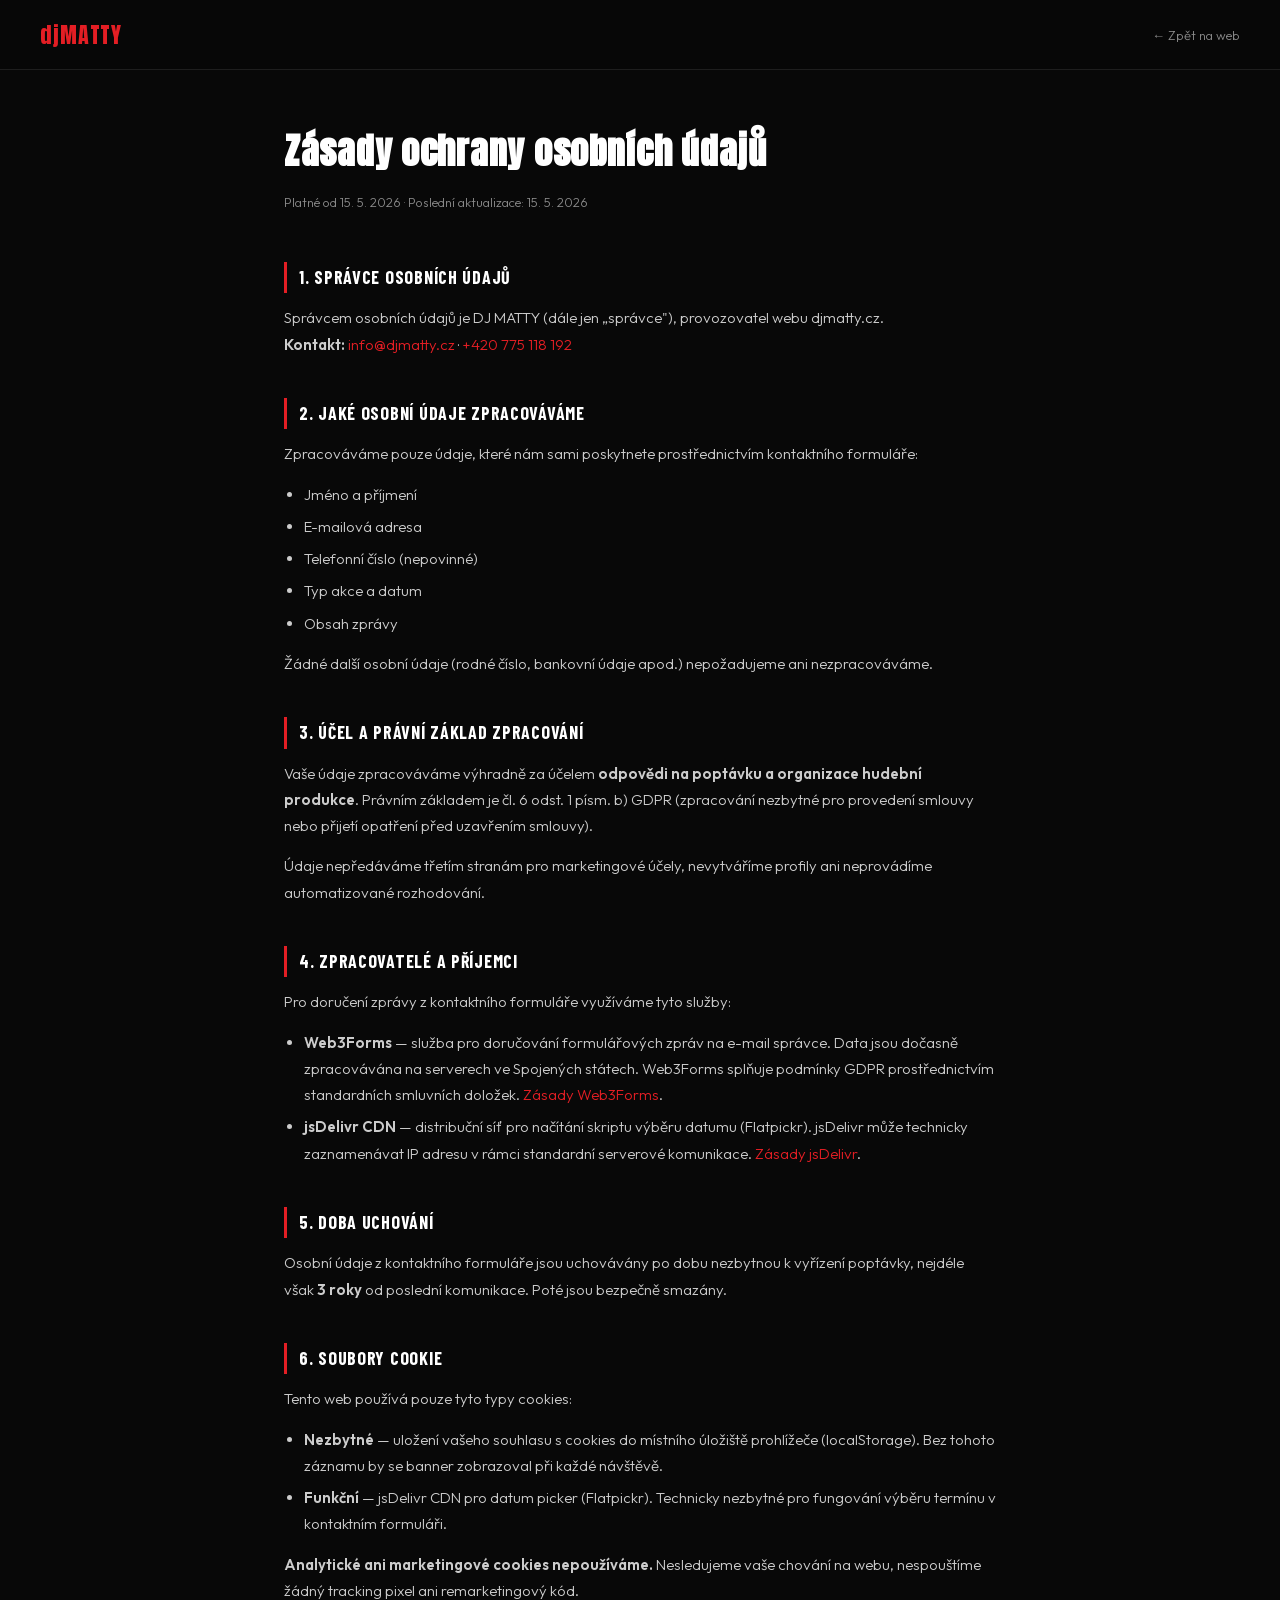
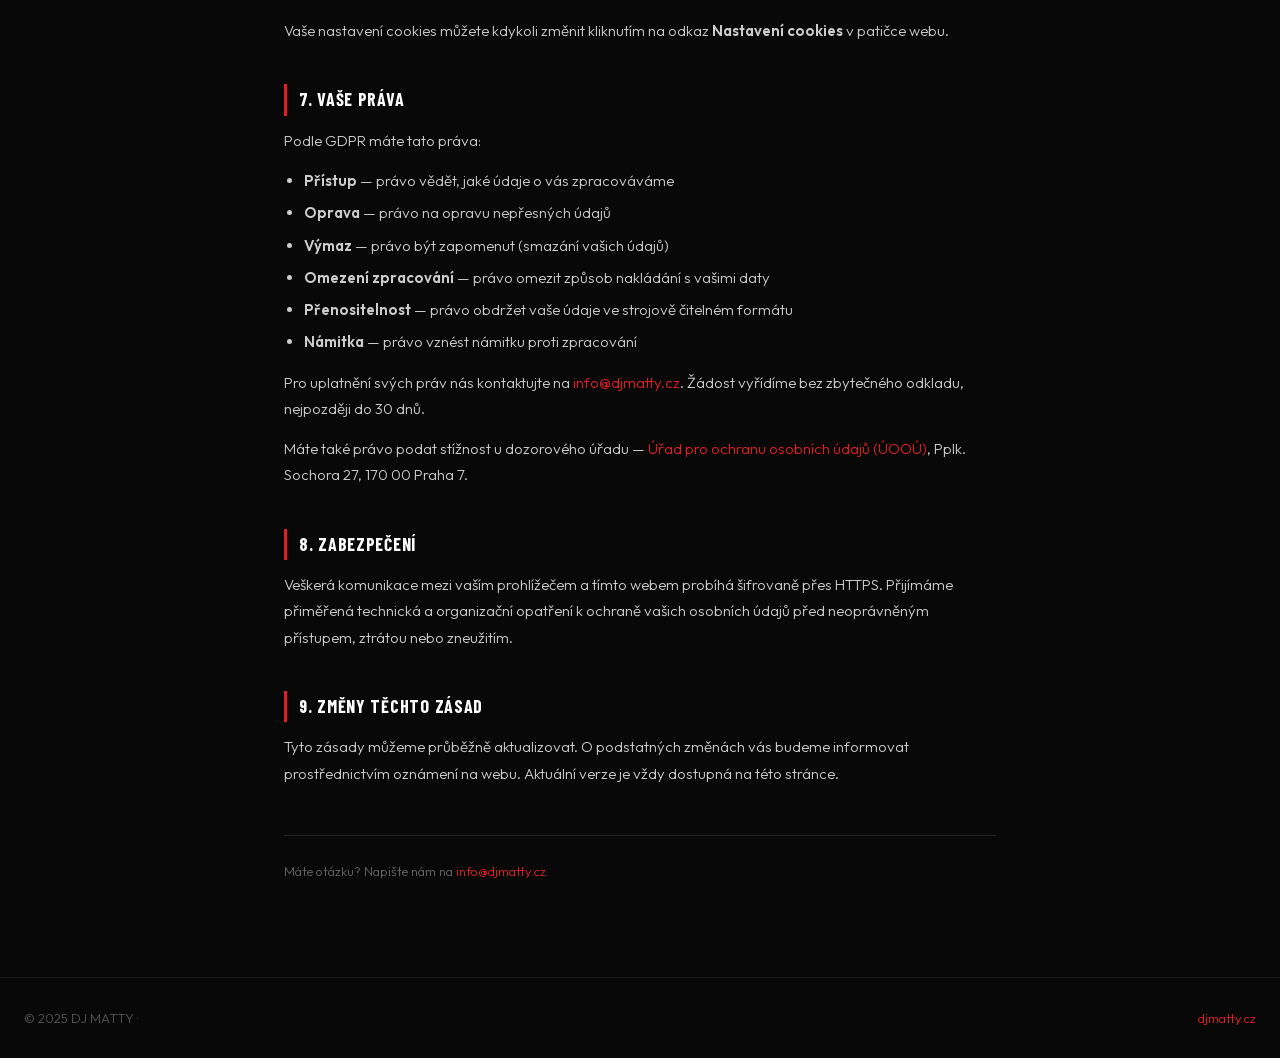
==== zasady.html @ 51650063 "Add GDPR cookie banner and privacy policy page - Cookie banner with Accept/Necessary-only buttons, l" ====
<!DOCTYPE html>
<html lang="cs">
<head>
  <meta charset="UTF-8" />
  <meta name="viewport" content="width=device-width, initial-scale=1.0" />
  <title>Zásady ochrany osobních údajů — DJ MATTY</title>
  <meta name="description" content="Informace o zpracování osobních údajů na webu djmatty.cz." />
  <meta name="robots" content="noindex, follow" />
  <link rel="canonical" href="https://www.djmatty.cz/zasady.html" />
  <link rel="icon" type="image/png" sizes="32x32" href="images/favicon-32.png" />
  <link rel="stylesheet" href="css/fonts.css" />
  <link rel="stylesheet" href="css/style.css?v=17" />
  <style>
    body { background: var(--bg); color: #ccc; }
    nav.zasady-nav {
      position: fixed; top: 0; left: 0; right: 0; z-index: 100;
      padding: 18px 40px;
      background: rgba(8,8,8,0.95);
      border-bottom: 1px solid #1e1e1e;
      display: flex; align-items: center; justify-content: space-between;
    }
    nav.zasady-nav .nav-logo {
      font-family: 'Anton', sans-serif;
      font-size: 22px;
      color: var(--red);
      text-decoration: none;
      letter-spacing: 0.04em;
    }
    nav.zasady-nav .nav-back {
      font-size: 13px;
      color: #888;
      text-decoration: none;
      display: flex; align-items: center; gap: 6px;
      transition: color 0.2s;
    }
    nav.zasady-nav .nav-back:hover { color: var(--red); }
    @media (max-width: 480px) { nav.zasady-nav { padding: 14px 16px; } }
  </style>
</head>
<body>

<nav class="zasady-nav">
  <a href="/" class="nav-logo">djMATTY</a>
  <a href="/" class="nav-back">← Zpět na web</a>
</nav>

<main class="zasady-page">

  <h1>Zásady ochrany osobních údajů</h1>
  <p class="zasady-intro">Platné od 15. 5. 2026 · Poslední aktualizace: 15. 5. 2026</p>

  <h2>1. Správce osobních údajů</h2>
  <p>
    Správcem osobních údajů je DJ MATTY (dále jen „správce"), provozovatel webu djmatty.cz.<br />
    <strong>Kontakt:</strong> <a href="mailto:info@djmatty.cz">info@djmatty.cz</a> · <a href="tel:+420775118192">+420 775 118 192</a>
  </p>

  <h2>2. Jaké osobní údaje zpracováváme</h2>
  <p>Zpracováváme pouze údaje, které nám sami poskytnete prostřednictvím kontaktního formuláře:</p>
  <ul>
    <li>Jméno a příjmení</li>
    <li>E-mailová adresa</li>
    <li>Telefonní číslo (nepovinné)</li>
    <li>Typ akce a datum</li>
    <li>Obsah zprávy</li>
  </ul>
  <p>Žádné další osobní údaje (rodné číslo, bankovní údaje apod.) nepožadujeme ani nezpracováváme.</p>

  <h2>3. Účel a právní základ zpracování</h2>
  <p>
    Vaše údaje zpracováváme výhradně za účelem <strong>odpovědi na poptávku a organizace hudební produkce</strong>.
    Právním základem je čl. 6 odst. 1 písm. b) GDPR (zpracování nezbytné pro provedení smlouvy nebo přijetí opatření před uzavřením smlouvy).
  </p>
  <p>Údaje nepředáváme třetím stranám pro marketingové účely, nevytváříme profily ani neprovádíme automatizované rozhodování.</p>

  <h2>4. Zpracovatelé a příjemci</h2>
  <p>Pro doručení zprávy z kontaktního formuláře využíváme tyto služby:</p>
  <ul>
    <li>
      <strong>Web3Forms</strong> — služba pro doručování formulářových zpráv na e-mail správce.
      Data jsou dočasně zpracovávána na serverech ve Spojených státech.
      Web3Forms splňuje podmínky GDPR prostřednictvím standardních smluvních doložek.
      <a href="https://web3forms.com/privacy" target="_blank" rel="noopener">Zásady Web3Forms</a>.
    </li>
    <li>
      <strong>jsDelivr CDN</strong> — distribuční síť pro načítání skriptu výběru datumu (Flatpickr).
      jsDelivr může technicky zaznamenávat IP adresu v rámci standardní serverové komunikace.
      <a href="https://www.jsdelivr.com/privacy-policy-jsdelivr-net" target="_blank" rel="noopener">Zásady jsDelivr</a>.
    </li>
  </ul>

  <h2>5. Doba uchování</h2>
  <p>
    Osobní údaje z kontaktního formuláře jsou uchovávány po dobu nezbytnou k vyřízení poptávky,
    nejdéle však <strong>3 roky</strong> od poslední komunikace. Poté jsou bezpečně smazány.
  </p>

  <h2>6. Soubory cookie</h2>
  <p>Tento web používá pouze tyto typy cookies:</p>
  <ul>
    <li><strong>Nezbytné</strong> — uložení vašeho souhlasu s cookies do místního úložiště prohlížeče (localStorage). Bez tohoto záznamu by se banner zobrazoval při každé návštěvě.</li>
    <li><strong>Funkční</strong> — jsDelivr CDN pro datum picker (Flatpickr). Technicky nezbytné pro fungování výběru termínu v kontaktním formuláři.</li>
  </ul>
  <p><strong>Analytické ani marketingové cookies nepoužíváme.</strong> Nesledujeme vaše chování na webu, nespouštíme žádný tracking pixel ani remarketingový kód.</p>
  <p>Vaše nastavení cookies můžete kdykoli změnit kliknutím na odkaz <strong>Nastavení cookies</strong> v patičce webu.</p>

  <h2>7. Vaše práva</h2>
  <p>Podle GDPR máte tato práva:</p>
  <ul>
    <li><strong>Přístup</strong> — právo vědět, jaké údaje o vás zpracováváme</li>
    <li><strong>Oprava</strong> — právo na opravu nepřesných údajů</li>
    <li><strong>Výmaz</strong> — právo být zapomenut (smazání vašich údajů)</li>
    <li><strong>Omezení zpracování</strong> — právo omezit způsob nakládání s vašimi daty</li>
    <li><strong>Přenositelnost</strong> — právo obdržet vaše údaje ve strojově čitelném formátu</li>
    <li><strong>Námitka</strong> — právo vznést námitku proti zpracování</li>
  </ul>
  <p>
    Pro uplatnění svých práv nás kontaktujte na <a href="mailto:info@djmatty.cz">info@djmatty.cz</a>.
    Žádost vyřídíme bez zbytečného odkladu, nejpozději do 30 dnů.
  </p>
  <p>
    Máte také právo podat stížnost u dozorového úřadu —
    <a href="https://www.uoou.cz" target="_blank" rel="noopener">Úřad pro ochranu osobních údajů (ÚOOÚ)</a>, Pplk. Sochora 27, 170 00 Praha 7.
  </p>

  <h2>8. Zabezpečení</h2>
  <p>
    Veškerá komunikace mezi vaším prohlížečem a tímto webem probíhá šifrovaně přes HTTPS.
    Přijímáme přiměřená technická a organizační opatření k ochraně vašich osobních údajů před neoprávněným přístupem, ztrátou nebo zneužitím.
  </p>

  <h2>9. Změny těchto zásad</h2>
  <p>
    Tyto zásady můžeme průběžně aktualizovat. O podstatných změnách vás budeme informovat
    prostřednictvím oznámení na webu. Aktuální verze je vždy dostupná na této stránce.
  </p>

  <p style="margin-top:48px;padding-top:24px;border-top:1px solid #222;font-size:13px;color:#666;">
    Máte otázku? Napište nám na <a href="mailto:info@djmatty.cz">info@djmatty.cz</a>.
  </p>

</main>

<footer style="text-align:center;padding:32px 24px;border-top:1px solid #1a1a1a;font-size:13px;color:#555;">
  © 2025 DJ MATTY · <a href="/" style="color:var(--red);text-decoration:none;">djmatty.cz</a>
</footer>

</body>
</html>
---- css/fonts.css ----
/* Anton */
@font-face {
  font-family: 'Anton';
  font-style: normal;
  font-weight: 400;
  font-display: swap;
  src: url('../fonts/anton-latin-ext.woff2') format('woff2');
  unicode-range: U+0100-02BA, U+02BD-02C5, U+02C7-02CC, U+02CE-02D7, U+02DD-02FF, U+0304, U+0308, U+0329, U+1D00-1DBF, U+1E00-1E9F, U+1EF2-1EFF, U+2020, U+20A0-20AB, U+20AD-20C0, U+2113, U+2C60-2C7F, U+A720-A7FF;
}
@font-face {
  font-family: 'Anton';
  font-style: normal;
  font-weight: 400;
  font-display: swap;
  src: url('../fonts/anton-latin.woff2') format('woff2');
  unicode-range: U+0000-00FF, U+0131, U+0152-0153, U+02BB-02BC, U+02C6, U+02DA, U+02DC, U+0304, U+0308, U+0329, U+2000-206F, U+20AC, U+2122, U+2191, U+2193, U+2212, U+2215, U+FEFF, U+FFFD;
}

/* Barlow Condensed 700 */
@font-face {
  font-family: 'Barlow Condensed';
  font-style: normal;
  font-weight: 700;
  font-display: swap;
  src: url('../fonts/barlow-condensed-700-latin-ext.woff2') format('woff2');
  unicode-range: U+0100-02BA, U+02BD-02C5, U+02C7-02CC, U+02CE-02D7, U+02DD-02FF, U+0304, U+0308, U+0329, U+1D00-1DBF, U+1E00-1E9F, U+1EF2-1EFF, U+2020, U+20A0-20AB, U+20AD-20C0, U+2113, U+2C60-2C7F, U+A720-A7FF;
}
@font-face {
  font-family: 'Barlow Condensed';
  font-style: normal;
  font-weight: 700;
  font-display: swap;
  src: url('../fonts/barlow-condensed-700-latin.woff2') format('woff2');
  unicode-range: U+0000-00FF, U+0131, U+0152-0153, U+02BB-02BC, U+02C6, U+02DA, U+02DC, U+0304, U+0308, U+0329, U+2000-206F, U+20AC, U+2122, U+2191, U+2193, U+2212, U+2215, U+FEFF, U+FFFD;
}

/* Barlow Condensed 800 */
@font-face {
  font-family: 'Barlow Condensed';
  font-style: normal;
  font-weight: 800;
  font-display: swap;
  src: url('../fonts/barlow-condensed-800-latin-ext.woff2') format('woff2');
  unicode-range: U+0100-02BA, U+02BD-02C5, U+02C7-02CC, U+02CE-02D7, U+02DD-02FF, U+0304, U+0308, U+0329, U+1D00-1DBF, U+1E00-1E9F, U+1EF2-1EFF, U+2020, U+20A0-20AB, U+20AD-20C0, U+2113, U+2C60-2C7F, U+A720-A7FF;
}
@font-face {
  font-family: 'Barlow Condensed';
  font-style: normal;
  font-weight: 800;
  font-display: swap;
  src: url('../fonts/barlow-condensed-800-latin.woff2') format('woff2');
  unicode-range: U+0000-00FF, U+0131, U+0152-0153, U+02BB-02BC, U+02C6, U+02DA, U+02DC, U+0304, U+0308, U+0329, U+2000-206F, U+20AC, U+2122, U+2191, U+2193, U+2212, U+2215, U+FEFF, U+FFFD;
}

/* Outfit 300–600 (variable font) */
@font-face {
  font-family: 'Outfit';
  font-style: normal;
  font-weight: 300 600;
  font-display: swap;
  src: url('../fonts/outfit-latin-ext.woff2') format('woff2');
  unicode-range: U+0100-02BA, U+02BD-02C5, U+02C7-02CC, U+02CE-02D7, U+02DD-02FF, U+0304, U+0308, U+0329, U+1D00-1DBF, U+1E00-1E9F, U+1EF2-1EFF, U+2020, U+20A0-20AB, U+20AD-20C0, U+2113, U+2C60-2C7F, U+A720-A7FF;
}
@font-face {
  font-family: 'Outfit';
  font-style: normal;
  font-weight: 300 600;
  font-display: swap;
  src: url('../fonts/outfit-latin.woff2') format('woff2');
  unicode-range: U+0000-00FF, U+0131, U+0152-0153, U+02BB-02BC, U+02C6, U+02DA, U+02DC, U+0304, U+0308, U+0329, U+2000-206F, U+20AC, U+2122, U+2191, U+2193, U+2212, U+2215, U+FEFF, U+FFFD;
}
---- css/style.css ----
*, *::before, *::after { box-sizing: border-box; margin: 0; padding: 0; }


/* Globální CSS proměnné — změnou zde se aktualizuje celý web */
:root {
  --red: #E31E24;          /* hlavní červená značky */
  --red-dark: #b01519;     /* tmavší červená pro hover stavy */
  --bg: #080808;           /* nejhlubší pozadí (hero, venues, footer) */
  --bg2: #111111;          /* střední pozadí (services, reviews, contact) */
  --bg3: #1a1a1a;          /* nejsvětlejší pozadí (karty, formulářová pole) */
  --white: #ffffff;
  --gray: #888888;         /* sekundární text, popisky */
  --gray-light: #cccccc;   /* nav odkazy */
  --border: rgba(255,255,255,0.08); /* jemné ohraničení prvků */
}

/* smooth-scroll pro kotvičkové odkazy; color-scheme:dark zabrání bílému flashování v Safari */
html { scroll-behavior: smooth; color-scheme: dark; }


body {
  background: var(--bg);
  color: var(--white);
  font-family: 'Outfit', sans-serif;
  font-weight: 300;
  overflow-x: hidden;
}

/* ─── LOADER ─── */
/* Pokrývá celou obrazovku přes všechno (z-index: 9999). JS přidá třídu .hide po 3s,
   která spustí animaci fadeOut. Po dalších 0.8s JS nastaví display:none. */
#loader {
  position: fixed;
  inset: 0;
  background: #000;
  z-index: 9999;
  display: flex;
  align-items: center;
  justify-content: center;
  flex-direction: column;
}

.loader-logo-wrap {
  width: min(80vw, 620px);
  overflow: hidden;
}

/* Logo animace: clip-path ořízne obraz zprava (100% = zcela skryté).
   Animace wipeLogo posune ořez na 0 % — logo se "odhalí" wipe efektem zleva doprava. */
.loader-logo {
  width: 100%;
  display: block;
  clip-path: inset(0 100% 0 0);
  animation: wipeLogo 1.8s cubic-bezier(0.4, 0, 0.2, 1) forwards 0.3s;
}

@keyframes wipeLogo {
  to { clip-path: inset(0 0% 0 0); }
}

/* Červená linka se roztáhne pod logem po dokončení wipe animace (delay 2.2s). */
.loader-line {
  width: 0;
  height: 2px;
  background: var(--red);
  margin-top: 16px;
  animation: expandLine 0.5s ease forwards 2.2s;
}

@keyframes expandLine {
  to { width: min(80vw, 620px); }
}

/* Třída .hide je přidána JS — spustí odchod loaderu (fade + mírné přiblížení). */
#loader.hide {
  animation: loaderOut 0.8s ease forwards;
}

@keyframes loaderOut {
  0% { opacity: 1; transform: scale(1); }
  100% { opacity: 0; transform: scale(1.05); pointer-events: none; }
}

/* ─── NAV ─── */
/* Transparentní na začátku; JS přidá třídu .scrolled po odrolování 60px od vrcholu. */
nav {
  position: fixed;
  top: 0; left: 0; right: 0;
  z-index: 100;
  padding: 24px 60px;
  display: flex;
  align-items: center;
  justify-content: space-between;
  transition: all 0.4s ease;
}

/* Po odrolování: tmavé poloprůhledné pozadí + blur (glassmorphism efekt). */
nav.scrolled {
  background: rgba(8,8,8,0.95);
  backdrop-filter: blur(12px);
  padding: 16px 60px;
  border-bottom: 1px solid var(--border);
}

.nav-logo {
  display: flex;
  align-items: center;
  text-decoration: none;
  flex-shrink: 0;
}

.nav-logo img {
  height: 36px;
  width: auto;
  display: block;
  transition: opacity 0.3s;
}

.nav-logo:hover img { opacity: 0.8; }

.nav-links {
  display: flex;
  gap: 40px;
  list-style: none;
}

.nav-links a {
  color: var(--gray-light);
  text-decoration: none;
  font-size: 13px;
  font-weight: 500;
  letter-spacing: 2px;
  text-transform: uppercase;
  transition: color 0.3s;
  position: relative;
}

/* Červená podtržení nav odkazů — skrytá (scaleX 0), zobrazí se na hover. */
.nav-links a::after {
  content: '';
  position: absolute;
  bottom: -4px;
  left: 0; right: 0;
  height: 1px;
  background: var(--red);
  transform: scaleX(0);
  transition: transform 0.3s ease;
}

.nav-links a:hover { color: var(--white); }
.nav-links a:hover::after { transform: scaleX(1); }

.nav-cta {
  background: var(--red);
  color: var(--white) !important;
  padding: 10px 24px;
  border-radius: 2px;
  letter-spacing: 1.5px !important;
}

.nav-cta::after { display: none !important; }
.nav-cta:hover { background: var(--red-dark); }

.hamburger {
  display: none;
  flex-direction: column;
  gap: 5px;
  cursor: pointer;
  padding: 4px;
}

.hamburger span {
  width: 24px; height: 2px;
  background: var(--white);
  transition: all 0.3s;
}

.mobile-menu {
  display: none;
  position: fixed;
  inset: 0;
  background: rgba(8,8,8,0.98);
  z-index: 101;
  flex-direction: column;
  align-items: center;
  justify-content: center;
  gap: 40px;
}

.mobile-menu.open { display: flex; }

.mobile-menu a {
  font-family: 'Barlow Condensed', sans-serif;
  font-weight: 800;
  font-size: 48px;
  color: var(--white);
  text-decoration: none;
  letter-spacing: 2px;
  transition: color 0.3s;
}

.mobile-menu a:hover { color: var(--red); }

.mobile-close {
  position: absolute;
  top: 28px; right: 28px;
  font-size: 32px;
  cursor: pointer;
  color: var(--gray);
  transition: color 0.3s;
}

.mobile-close:hover { color: var(--white); }

@media (max-width: 768px) {
  nav { padding: 20px 24px; }
  nav.scrolled { padding: 14px 24px; }
  .nav-links { display: none; }
  .hamburger { display: flex; }
}

/* ─── HERO ─── */
#hero {
  height: 100vh;
  min-height: 600px;
  position: relative;
  display: flex;
  align-items: center;
  justify-content: center;
  text-align: center;
  overflow: hidden;
}

/* Pozadí je oddělený element kvůli parallax efektu: JS mění translateY při scrollu.
   scale(1.05) zajistí, že při posunutí nevzniknou bílé okraje.
   Pro změnu hero fotky: upravte background-image. */
.hero-bg {
  position: absolute;
  inset: 0;
  background-image: url('../images/Matty_01-2-2.jpg');
  background-size: cover;
  background-position: center top;
  transform: scale(1.05);
  transition: transform 0.1s linear;
}

/* Gradient překryv ztmaví spodek hero sekce a plynule ho napojí na --bg barvu (#080808). */
.hero-overlay {
  position: absolute;
  inset: 0;
  background: linear-gradient(
    to bottom,
    rgba(0,0,0,0.3) 0%,
    rgba(0,0,0,0.5) 50%,
    rgba(8,8,8,1) 100%
  );
}

.hero-content {
  position: relative;
  z-index: 2;
  max-width: 900px;
  padding: 0 24px;
}

/* Hero elementy jsou na začátku neviditelné (opacity: 0) a posunuté dolů (translateY).
   Animace fadeUp je zpožděna (delay 4s, 4.2s, 4.5s...) — nastoupí až po zmizení loaderu (~3.8s). */
.hero-eyebrow {
  font-size: 15px;
  font-weight: 500;
  letter-spacing: 5px;
  text-transform: uppercase;
  color: var(--red);
  margin-bottom: 20px;
  opacity: 0;
  transform: translateY(20px);
  animation: fadeUp 0.8s ease forwards 4s;
}

.hero-title {
  font-family: 'Anton', sans-serif;
  font-weight: 400;
  font-style: normal;
  font-size: clamp(52px, 9vw, 120px);
  line-height: 1.05;
  letter-spacing: 3px;
  color: var(--white);
  margin-top: 60px;
  opacity: 0;
  transform: translateY(30px);
  animation: fadeUp 0.8s ease forwards 4.2s;
}

.hero-title span {
  color: var(--red);
}

.hero-sub {
  margin-top: 24px;
  font-size: 16px;
  font-weight: 300;
  letter-spacing: 3px;
  color: rgba(255,255,255,0.7);
  opacity: 0;
  transform: translateY(20px);
  animation: fadeUp 0.8s ease forwards 4.5s;
}
.hero-sub-br { display: none; }

.hero-btn {
  display: inline-block;
  margin-top: 48px;
  padding: 16px 48px;
  background: var(--red);
  color: var(--white);
  text-decoration: none;
  font-size: 13px;
  font-weight: 600;
  letter-spacing: 3px;
  text-transform: uppercase;
  transition: all 0.3s;
  opacity: 0;
  transform: translateY(20px);
  animation: fadeUp 0.8s ease forwards 4.8s;
  position: relative;
  overflow: hidden;
}

.hero-btn::before {
  content: '';
  position: absolute;
  inset: 0;
  background: var(--white);
  transform: scaleX(0);
  transform-origin: left;
  transition: transform 0.4s ease;
}

.hero-btn:hover::before { transform: scaleX(1); }
.hero-btn:hover { color: var(--bg); }
.hero-btn span { position: relative; z-index: 1; }

.scroll-indicator {
  position: absolute;
  bottom: 40px;
  left: 50%;
  transform: translateX(-50%);
  display: flex;
  flex-direction: column;
  align-items: center;
  gap: 8px;
  opacity: 0;
  animation: fadeUp 0.8s ease forwards 5.2s;
}

.scroll-indicator span {
  font-size: 10px;
  letter-spacing: 3px;
  color: var(--gray);
}

.scroll-arrow {
  width: 1px;
  height: 50px;
  background: linear-gradient(to bottom, transparent, var(--red));
  position: relative;
  animation: scrollPulse 2s ease infinite;
}

@keyframes scrollPulse {
  0%, 100% { opacity: 0.4; transform: scaleY(0.8); }
  50% { opacity: 1; transform: scaleY(1); }
}

/* ─── SHARED ─── */
/* Základní padding pro všechny sekce; na mobilu se zmenší. */
section { padding: 120px 60px; }

@media (max-width: 768px) {
  section { padding: 80px 24px; }
}

@media (max-width: 480px) {
  .hero-eyebrow { font-size: 11px; letter-spacing: 2px; }
  .hero-title { margin-top: 120px; }
  .hero-sub { font-size: 12px; letter-spacing: 1px; }
  .hero-btn { padding: 14px 28px; font-size: 12px; }
  .scroll-indicator { display: none; }
  .hero-sub-sep { display: none; }
  .hero-sub-br { display: inline; }
}

.section-label {
  font-size: 11px;
  font-weight: 500;
  letter-spacing: 5px;
  text-transform: uppercase;
  color: var(--red);
  margin-bottom: 16px;
}

.section-title {
  font-family: 'Barlow Condensed', sans-serif;
  font-weight: 800;
  font-size: 72px;
  letter-spacing: 1px;
  line-height: 1;
  color: var(--white);
}

/* Scroll reveal: elementy s třídou .reveal jsou nejprve neviditelné a posunuté.
   JS (IntersectionObserver) přidá třídu .visible při vstupu do viewportu.
   transition-delay v inline stylu na elementu řídí pořadí nástupu (kaskáda). */
.reveal {
  opacity: 0;
  transform: translateY(40px);
  transition: opacity 0.7s ease, transform 0.7s ease;
}

.reveal.visible {
  opacity: 1;
  transform: translateY(0);
}

@keyframes fadeUp {
  to { opacity: 1; transform: translateY(0); }
}

/* ─── ABOUT ─── */
#about {
  background: var(--bg);
  max-width: 1400px;
  margin: 0 auto;
}

.about-grid {
  display: grid;
  grid-template-columns: 1fr 1fr;
  gap: 80px;
  align-items: center;
  margin-top: 20px;
}

.about-photo-wrap {
  position: relative;
}

.about-photo-wrap::before {
  content: '';
  position: absolute;
  top: -20px; left: -20px;
  right: 20px; bottom: 20px;
  border: 1px solid var(--red);
  opacity: 0.3;
  z-index: 0;
}

.about-photo {
  width: 100%;
  aspect-ratio: 3/4;
  object-fit: cover;
  object-position: top;
  position: relative;
  z-index: 1;
  filter: grayscale(20%);
}

.about-text-side { padding-left: 20px; }

.about-text-side p {
  font-size: 17px;
  line-height: 1.8;
  color: rgba(255,255,255,0.7);
  margin-top: 24px;
}

.red-line {
  width: 60px;
  height: 3px;
  background: var(--red);
  margin: 28px 0;
}

.stats {
  display: flex;
  gap: 48px;
  margin-top: 40px;
}

.stat-number {
  font-family: 'Barlow Condensed', sans-serif;
  font-size: 64px;
  color: var(--red);
  line-height: 1;
  font-variant-numeric: tabular-nums;
  min-width: 6ch;
}


.stat-label {
  font-size: 12px;
  letter-spacing: 3px;
  text-transform: uppercase;
  color: var(--gray);
  margin-top: 4px;
}

@media (max-width: 900px) {
  .about-grid { grid-template-columns: 1fr; gap: 48px; }
  .about-text-side { padding-left: 0; }
  .about-photo { aspect-ratio: 4/3; }
  .about-photo-wrap::before { display: none; }
  .stats { gap: 24px; }
  .stat-number { font-size: 48px; }
  .section-title { font-size: 56px; }
}

@media (max-width: 480px) {
  .stats { gap: 16px; flex-wrap: wrap; }
  .stat-number { font-size: 40px; }
  .stat-item { min-width: 80px; }
  .section-title { font-size: 38px; }
}

/* ─── SERVICES ─── */
#services {
  background: var(--bg);
}

.services-inner {
  max-width: 1400px;
  margin: 0 auto;
}

.services-grid {
  display: grid;
  grid-template-columns: repeat(2, 1fr);
  gap: 24px;
  margin-top: 60px;
}

.service-card {
  background: var(--bg3);
  border: 1px solid var(--border);
  border-top: 3px solid var(--red);
  padding: 48px 40px;
  transition: transform 0.3s ease, box-shadow 0.3s ease;
}

.service-card:hover {
  transform: translateY(-6px);
  box-shadow: 0 20px 60px rgba(227,30,36,0.12);
}

.service-icon {
  font-size: 36px;
  margin-bottom: 20px;
  display: block;
}

.service-name {
  font-family: 'Outfit', sans-serif;
  font-weight: 700;
  font-size: 22px;
  letter-spacing: 0;
  color: var(--white);
  margin-bottom: 16px;
}

.service-desc {
  font-size: 17px;
  line-height: 1.75;
  color: rgba(255,255,255,0.72);
}

@media (max-width: 768px) {
  .services-grid { grid-template-columns: 1fr; }
  .service-card { padding: 32px 24px; }
  .service-desc { font-size: 16px; }
}

/* ─── REVIEWS ─── */
/* overflow:hidden skryje karty mimo zobrazovací okno karuselu. */
#reviews {
  background: var(--bg);
  overflow: hidden;
}

.reviews-inner {
  max-width: 1400px;
  margin: 0 auto;
}

.reviews-track-wrap {
  margin-top: 60px;
  overflow: hidden;
  position: relative;
}

/* Gradientní masky na krajích zakryjí okraje karet pro plynulý přechod. */
.reviews-track-wrap::before,
.reviews-track-wrap::after {
  content: '';
  position: absolute;
  top: 0; bottom: 0;
  width: clamp(40px, 8vw, 120px);
  z-index: 2;
}

.reviews-track-wrap::before {
  left: 0;
  background: linear-gradient(to right, var(--bg), transparent);
}

.reviews-track-wrap::after {
  right: 0;
  background: linear-gradient(to left, var(--bg), transparent);
}

/* Karusel: track obsahuje 6 karet + 6 jejich kopií (celkem 12).
   Animace posune track o -50% (= šířka první sady karet), pak skočí zpět na 0.
   Přechod je bezešvý, protože 2. sada je identická s 1. sadou.
   Rychlost: 52s = jeden cyklus. Zvyšte pro pomalejší rolování.
   Hover pozastaví animaci (animation-play-state: paused). */
.reviews-track {
  display: flex;
  gap: 24px;
  width: max-content;
  animation: scrollReviews 52s linear infinite;
}

.reviews-track:hover { animation-play-state: paused; }

@keyframes scrollReviews {
  0% { transform: translateX(0); }
  100% { transform: translateX(-50%); }
}

.review-card {
  width: 400px;
  flex-shrink: 0;
  background: var(--bg3);
  border: 1px solid var(--border);
  padding: 36px;
  display: flex;
  flex-direction: column;
}

.review-stars {
  display: flex;
  gap: 4px;
  margin-bottom: 20px;
}

.review-stars span {
  color: var(--red);
  font-size: 17px;
}

.review-quote {
  font-size: 48px;
  font-family: 'Barlow Condensed', sans-serif;
  color: var(--red);
  line-height: 0.8;
  margin-bottom: 12px;
  opacity: 0.6;
}

.review-text {
  font-size: 17px;
  line-height: 1.75;
  color: rgba(255,255,255,0.75);
  font-style: italic;
  flex: 1;
}

.review-author {
  margin-top: 28px;
  padding-top: 20px;
  border-top: 1px solid var(--border);
}

.review-name {
  font-weight: 600;
  font-size: 15px;
  color: var(--white);
}

.review-event {
  font-size: 13px;
  color: var(--red);
  letter-spacing: 2px;
  text-transform: uppercase;
  margin-top: 5px;
}

/* ─── GALLERY ─── */
/* Mřížka 3 sloupce na desktopu, 2 sloupce na mobilu.
   Kliknutí na .g-item zavolá openLightbox() v main.js. */
#gallery {
  background: var(--bg);
}

.gallery-inner {
  max-width: 1400px;
  margin: 0 auto;
}

.gallery-grid {
  display: grid;
  grid-template-columns: repeat(3, 1fr);
  gap: 4px;
  margin-top: 60px;
}

.g-item {
  overflow: hidden;
  cursor: pointer;
  position: relative;
  aspect-ratio: 3/2;
}

/* Výchozí stav: mírně odšedlé a ztlumené. Na hover: plná barva + výrazné ztmavení (0.45)
   pro kontrast s červeným overlay a ikonou lupy. */
.g-item img {
  width: 100%;
  height: 100%;
  object-fit: cover;
  filter: grayscale(25%) brightness(0.92);
  transition: transform 0.6s ease, filter 0.5s ease;
}

.g-item:hover img {
  transform: scale(1.06);
  filter: grayscale(0%) brightness(0.45);
}

.g-overlay {
  position: absolute;
  inset: 0;
  background: rgba(227,30,36,0.15);
  opacity: 0;
  transition: opacity 0.4s ease;
  display: flex;
  align-items: center;
  justify-content: center;
}

.g-overlay svg {
  width: 40px;
  height: 40px;
  stroke: var(--white);
  stroke-width: 1.5;
  fill: none;
}

.g-item:hover .g-overlay { opacity: 1; }

@media (max-width: 768px) {
  .gallery-grid { grid-template-columns: repeat(2, 1fr); }
  .review-card { width: 280px; padding: 24px; }
  .review-text { font-size: 15px; }
}

/* ─── LIGHTBOX ─── */
/* Výchozí display:none; JS (openLightbox) přidá třídu .open → display:flex.
   Klik mimo obrázek nebo klávesa Escape lightbox zavřou. */
#lightbox {
  display: none;
  position: fixed;
  inset: 0;
  background: rgba(0,0,0,0.96);
  z-index: 1000;
  align-items: center;
  justify-content: center;
}

#lightbox.open { display: flex; }

#lightbox img {
  max-width: 90vw;
  max-height: 90vh;
  object-fit: contain;
}

#lightbox-close {
  position: absolute;
  top: 24px; right: 32px;
  font-size: 40px;
  color: var(--white);
  cursor: pointer;
  line-height: 1;
  opacity: 0.7;
  transition: opacity 0.3s;
}

#lightbox-close:hover { opacity: 1; }

/* ─── VENUES ─── */
/* 3 sloupce na desktopu → 2 na tabletu → 1 na mobilu.
   Dlaždice jsou buď <a> (odkaz na klub) nebo <div> (bez odkazu).
   Logo v bílém rámečku: .venue-logo-wrap; logo v tmavém rámečku: .venue-logo-wrap--dark */
#venues {
  background: var(--bg);
}

.venues-inner {
  max-width: 1400px;
  margin: 0 auto;
}

.venues-grid {
  display: grid;
  grid-template-columns: repeat(3, 1fr);
  gap: 2px;
  margin-top: 60px;
}

.venue-item {
  background: var(--bg3);
  padding: 36px 32px;
  border: 1px solid var(--border);
  transition: background 0.3s;
  display: flex;
  align-items: flex-start;
  gap: 20px;
}

.venue-item:hover { background: #222; }

.venue-dot {
  width: 8px;
  height: 8px;
  background: var(--red);
  border-radius: 50%;
  flex-shrink: 0;
  margin-top: 6px;
}

.venue-logo-wrap {
  flex-shrink: 0;
  width: 64px;
  height: 64px;
  background: #fff;
  border-radius: 10px;
  display: flex;
  align-items: center;
  justify-content: center;
  overflow: hidden;
  padding: 6px;
}

.venue-logo {
  width: 100%;
  height: 100%;
  object-fit: contain;
}

.venue-logo-wrap--dark {
  background: #1a1a1a;
  border: 1px solid rgba(255,255,255,0.12);
}

.venue-name {
  font-family: 'Outfit', sans-serif;
  font-weight: 700;
  font-size: 20px;
  letter-spacing: 0;
  color: var(--white);
}

.venue-role {
  font-size: 13px;
  letter-spacing: 1.5px;
  text-transform: uppercase;
  color: var(--red);
  margin-top: 6px;
}

@media (max-width: 900px) {
  .venues-grid { grid-template-columns: repeat(2, 1fr); }
}

@media (max-width: 600px) {
  .venues-grid { grid-template-columns: 1fr; }
}

/* ─── CONTACT ─── */
/* 2 sloupce: vlevo kontaktní info, vpravo formulář (poměr 1 : 1.2).
   Na mobilu se překládají pod sebe. Formulář odesílá přes Web3Forms API (viz main.js). */
#contact {
  background: var(--bg);
}

.contact-inner {
  max-width: 1400px;
  margin: 0 auto;
  display: grid;
  grid-template-columns: 1fr 1.2fr;
  gap: 80px;
  align-items: start;
}

.contact-info-side { padding-top: 8px; }

.contact-tagline {
  font-size: 17px;
  line-height: 1.8;
  color: rgba(255,255,255,0.6);
  margin-top: 24px;
}

.contact-details {
  margin-top: 48px;
  display: flex;
  flex-direction: column;
  gap: 20px;
}

.contact-item {
  display: flex;
  align-items: center;
  gap: 16px;
}

.contact-icon {
  width: 44px;
  height: 44px;
  background: rgba(227,30,36,0.1);
  border: 1px solid rgba(227,30,36,0.3);
  display: flex;
  align-items: center;
  justify-content: center;
  font-size: 18px;
  flex-shrink: 0;
}

.contact-item a {
  color: var(--white);
  text-decoration: none;
  font-size: 16px;
  transition: color 0.3s;
}

.contact-item a:hover { color: var(--red); }

.social-links {
  margin-top: 40px;
  display: flex;
  gap: 12px;
}

.social-btn {
  width: 44px;
  height: 44px;
  border: 1px solid var(--border);
  display: flex;
  align-items: center;
  justify-content: center;
  text-decoration: none;
  color: var(--gray);
  transition: all 0.3s;
  font-size: 16px;
}

.social-btn:hover {
  border-color: var(--red);
  color: var(--red);
  background: rgba(227,30,36,0.08);
}

.form-row {
  display: grid;
  grid-template-columns: 1fr 1fr;
  gap: 16px;
}

.form-group {
  margin-bottom: 16px;
}

.form-group label {
  display: block;
  font-size: 11px;
  letter-spacing: 3px;
  text-transform: uppercase;
  color: var(--gray);
  margin-bottom: 8px;
}

/* appearance:none odstraní výchozí OS styling (zejména u <select>).
   Focus: border-color přejde na --red (červený rámeček aktivního pole). */
.form-group input,
.form-group select,
.form-group textarea {
  width: 100%;
  background: var(--bg3);
  border: 1px solid var(--border);
  color: var(--white);
  padding: 14px 18px;
  font-family: 'Outfit', sans-serif;
  font-size: 15px;
  font-weight: 300;
  outline: none;
  transition: border-color 0.3s;
  appearance: none;
}

.form-group input:focus,
.form-group select:focus,
.form-group textarea:focus {
  border-color: var(--red);
}

.form-group select {
  background-image: url("data:image/svg+xml,%3Csvg xmlns='http://www.w3.org/2000/svg' width='12' height='8' viewBox='0 0 12 8'%3E%3Cpath d='M1 1l5 5 5-5' stroke='%23888' stroke-width='1.5' fill='none'/%3E%3C/svg%3E");
  background-repeat: no-repeat;
  background-position: right 18px center;
  padding-right: 44px;
  cursor: pointer;
}

.form-group select option {
  background: var(--bg3);
}

/* ── Flatpickr — přizpůsobení tmavému tématu ── */

.form-group input.flatpickr-input { cursor: pointer; }

.flatpickr-calendar {
  background: #111 !important;
  border: 1px solid rgba(255,255,255,0.12) !important;
  border-radius: 0 !important;
  box-shadow: 0 24px 64px rgba(0,0,0,0.7) !important;
  font-family: 'Outfit', sans-serif !important;
  width: 320px !important;
}

/* Trojúhelníkové šipky napojující calendar na input */
.flatpickr-calendar.arrowTop::before  { border-bottom-color: rgba(255,255,255,0.12) !important; }
.flatpickr-calendar.arrowTop::after   { border-bottom-color: #111 !important; }
.flatpickr-calendar.arrowBottom::before { border-top-color: rgba(255,255,255,0.12) !important; }
.flatpickr-calendar.arrowBottom::after  { border-top-color: #111 !important; }

.flatpickr-months,
.flatpickr-month { background: #111 !important; color: #fff !important; fill: #fff !important; }

.flatpickr-current-month {
  font-size: 15px !important;
  font-weight: 600 !important;
  color: #fff !important;
  padding-top: 6px !important;
}

.flatpickr-current-month .cur-month { color: #fff !important; font-weight: 600 !important; }
.flatpickr-current-month input.cur-year { color: #fff !important; }
.numInputWrapper span { border-color: rgba(255,255,255,0.15) !important; }
.numInputWrapper span svg { fill: rgba(255,255,255,0.5) !important; }
.numInputWrapper:hover { background: transparent !important; }

.flatpickr-prev-month,
.flatpickr-next-month { fill: #888 !important; color: #888 !important; }
.flatpickr-prev-month:hover svg,
.flatpickr-next-month:hover svg { fill: #fff !important; }

.flatpickr-weekdays,
span.flatpickr-weekday {
  background: #111 !important;
  color: #666 !important;
  font-size: 11px !important;
  letter-spacing: 1px !important;
}

.flatpickr-days { border-color: rgba(255,255,255,0.06) !important; }

.flatpickr-day {
  background: none !important;
  border: none !important;
  border-radius: 0 !important;
  color: rgba(255,255,255,0.75) !important;
  font-size: 14px !important;
}

.flatpickr-day:hover,
.flatpickr-day:focus {
  background: rgba(227,30,36,0.18) !important;
  color: #fff !important;
  border: none !important;
}

/* Dnešek: červená podtržená linka, bez kruhu */
.flatpickr-day.today {
  background: none !important;
  border: none !important;
  border-bottom: 2px solid var(--red) !important;
  color: #fff !important;
}
.flatpickr-day.today:hover {
  background: rgba(227,30,36,0.18) !important;
  border-bottom: 2px solid var(--red) !important;
}

/* Vybraný den */
.flatpickr-day.selected,
.flatpickr-day.selected:hover,
.flatpickr-day.startRange,
.flatpickr-day.endRange {
  background: var(--red) !important;
  border-color: var(--red) !important;
  color: #fff !important;
}

/* Minulé dny a dny jiného měsíce */
.flatpickr-day.flatpickr-disabled,
.flatpickr-day.flatpickr-disabled:hover {
  color: rgba(255,255,255,0.2) !important;
  cursor: not-allowed !important;
}

.flatpickr-day.prevMonthDay,
.flatpickr-day.nextMonthDay {
  color: rgba(255,255,255,0.2) !important;
}

.form-group textarea {
  resize: vertical;
  min-height: 120px;
}

.form-submit {
  width: 100%;
  padding: 18px;
  background: var(--red);
  color: var(--white);
  border: none;
  font-family: 'Outfit', sans-serif;
  font-size: 13px;
  font-weight: 600;
  letter-spacing: 3px;
  text-transform: uppercase;
  cursor: pointer;
  transition: background 0.3s;
  margin-top: 8px;
}

.form-submit:hover { background: var(--red-dark); }

@media (max-width: 900px) {
  .contact-inner { grid-template-columns: 1fr; gap: 48px; }
  .form-row { grid-template-columns: 1fr; }
}

/* ─── FOOTER ─── */
footer {
  background: var(--bg);
  border-top: 1px solid var(--border);
  padding: 40px 60px;
  display: flex;
  align-items: center;
  justify-content: space-between;
  flex-wrap: wrap;
  gap: 20px;
}

.footer-logo img {
  height: 28px;
  width: auto;
  display: block;
  opacity: 0.85;
}

.footer-links {
  display: flex;
  gap: 32px;
  list-style: none;
}

.footer-links a {
  color: var(--gray);
  text-decoration: none;
  font-size: 12px;
  letter-spacing: 2px;
  text-transform: uppercase;
  transition: color 0.3s;
}

.footer-links a:hover { color: var(--white); }

.footer-copy {
  font-size: 12px;
  color: var(--gray);
  letter-spacing: 1px;
}

@media (max-width: 768px) {
  footer {
    flex-direction: column;
    align-items: center;
    text-align: center;
    padding: 32px 24px;
  }
  .footer-links { flex-wrap: wrap; justify-content: center; gap: 20px; }
}


/* Zprávy formuláře: výchozí display:none; JS nastaví display:block po odeslání.
   --success: zelená (úspěch), --error: červená (chyba sítě nebo API). */
.form-feedback {
  display: none;
  margin-bottom: 16px;
  font-size: 15px;
  padding: 12px 16px;
  border-radius: 4px;
}
.form-feedback--success { color: #4ade80; background: rgba(74,222,128,0.08); }
.form-feedback--error   { color: #f87171; background: rgba(248,113,113,0.08); }

.field-error {
  display: block;
  font-size: 12px;
  color: #f87171;
  margin-top: 4px;
}

/* ── Cookie banner ── */
.cookie-banner {
  position: fixed;
  bottom: 0;
  left: 0;
  right: 0;
  z-index: 9000;
  background: #111;
  border-top: 1px solid #2a2a2a;
  box-shadow: 0 -4px 32px rgba(0,0,0,0.6);
  animation: cookieSlideUp 0.4s ease;
}
[hidden] { display: none !important; }
@keyframes cookieSlideUp {
  from { transform: translateY(100%); opacity: 0; }
  to   { transform: translateY(0);    opacity: 1; }
}
.cookie-banner__inner {
  max-width: 1200px;
  margin: 0 auto;
  padding: 16px 24px;
  display: flex;
  align-items: center;
  gap: 24px;
  flex-wrap: wrap;
}
.cookie-banner__text {
  flex: 1;
  min-width: 260px;
  font-size: 13px;
  color: #999;
  line-height: 1.55;
}
.cookie-banner__text strong {
  display: block;
  color: #fff;
  font-size: 14px;
  margin-bottom: 3px;
}
.cookie-link {
  color: var(--red);
  text-decoration: none;
}
.cookie-link:hover { text-decoration: underline; }
.cookie-banner__actions {
  display: flex;
  gap: 10px;
  flex-shrink: 0;
}
.cookie-btn {
  padding: 9px 18px;
  border-radius: 4px;
  font-size: 13px;
  font-family: inherit;
  cursor: pointer;
  border: none;
  transition: opacity 0.2s;
  white-space: nowrap;
}
.cookie-btn:hover { opacity: 0.82; }
.cookie-btn--accept  { background: var(--red); color: #fff; }
.cookie-btn--decline { background: transparent; color: #aaa; border: 1px solid #444; }
@media (max-width: 600px) {
  .cookie-banner__inner { flex-direction: column; align-items: flex-start; gap: 14px; padding: 14px 16px; }
  .cookie-banner__actions { width: 100%; }
  .cookie-btn { flex: 1; text-align: center; }
}

/* ── GDPR note pod formulářem ── */
.form-gdpr-note {
  font-size: 12px;
  color: #666;
  margin-top: 10px;
  line-height: 1.5;
}
.form-gdpr-note a { color: #888; text-decoration: underline; }
.form-gdpr-note a:hover { color: var(--red); }

/* ── Stránka Zásady (zasady.html) ── */
.zasady-page {
  max-width: 760px;
  margin: 0 auto;
  padding: 120px 24px 80px;
  color: #ccc;
  font-size: 15px;
  line-height: 1.75;
}
.zasady-page h1 { font-size: 36px; color: #fff; margin-bottom: 8px; font-family: 'Anton', sans-serif; letter-spacing: 0.02em; }
.zasady-page .zasady-intro { color: #888; font-size: 13px; margin-bottom: 48px; }
.zasady-page h2 { font-size: 18px; color: #fff; margin: 40px 0 12px; font-family: 'Barlow Condensed', sans-serif; font-weight: 700; letter-spacing: 0.04em; text-transform: uppercase; border-left: 3px solid var(--red); padding-left: 12px; }
.zasady-page p { margin-bottom: 14px; }
.zasady-page ul { padding-left: 20px; margin-bottom: 14px; }
.zasady-page ul li { margin-bottom: 6px; }
.zasady-page a { color: var(--red); text-decoration: none; }
.zasady-page a:hover { text-decoration: underline; }
.zasady-back { display: inline-flex; align-items: center; gap: 8px; color: #aaa; text-decoration: none; font-size: 14px; margin-bottom: 48px; transition: color 0.2s; }
.zasady-back:hover { color: var(--red); }
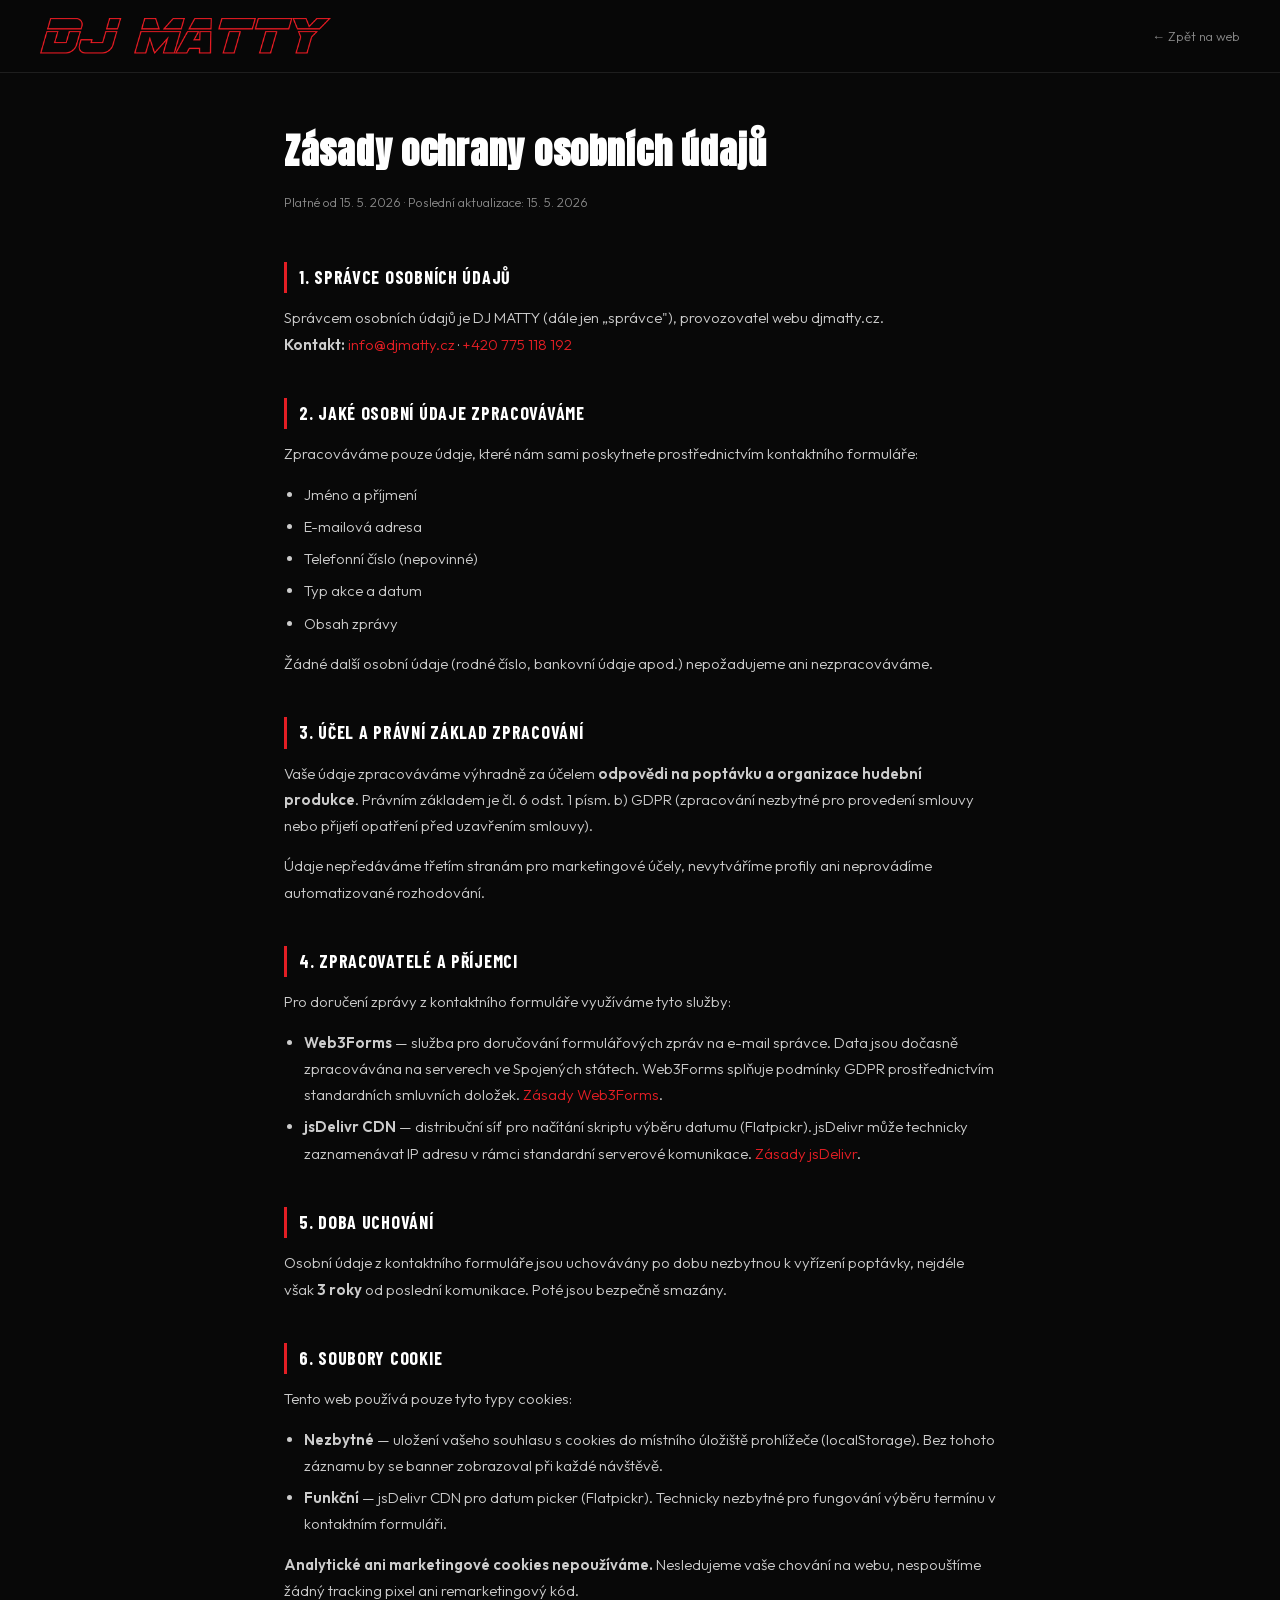
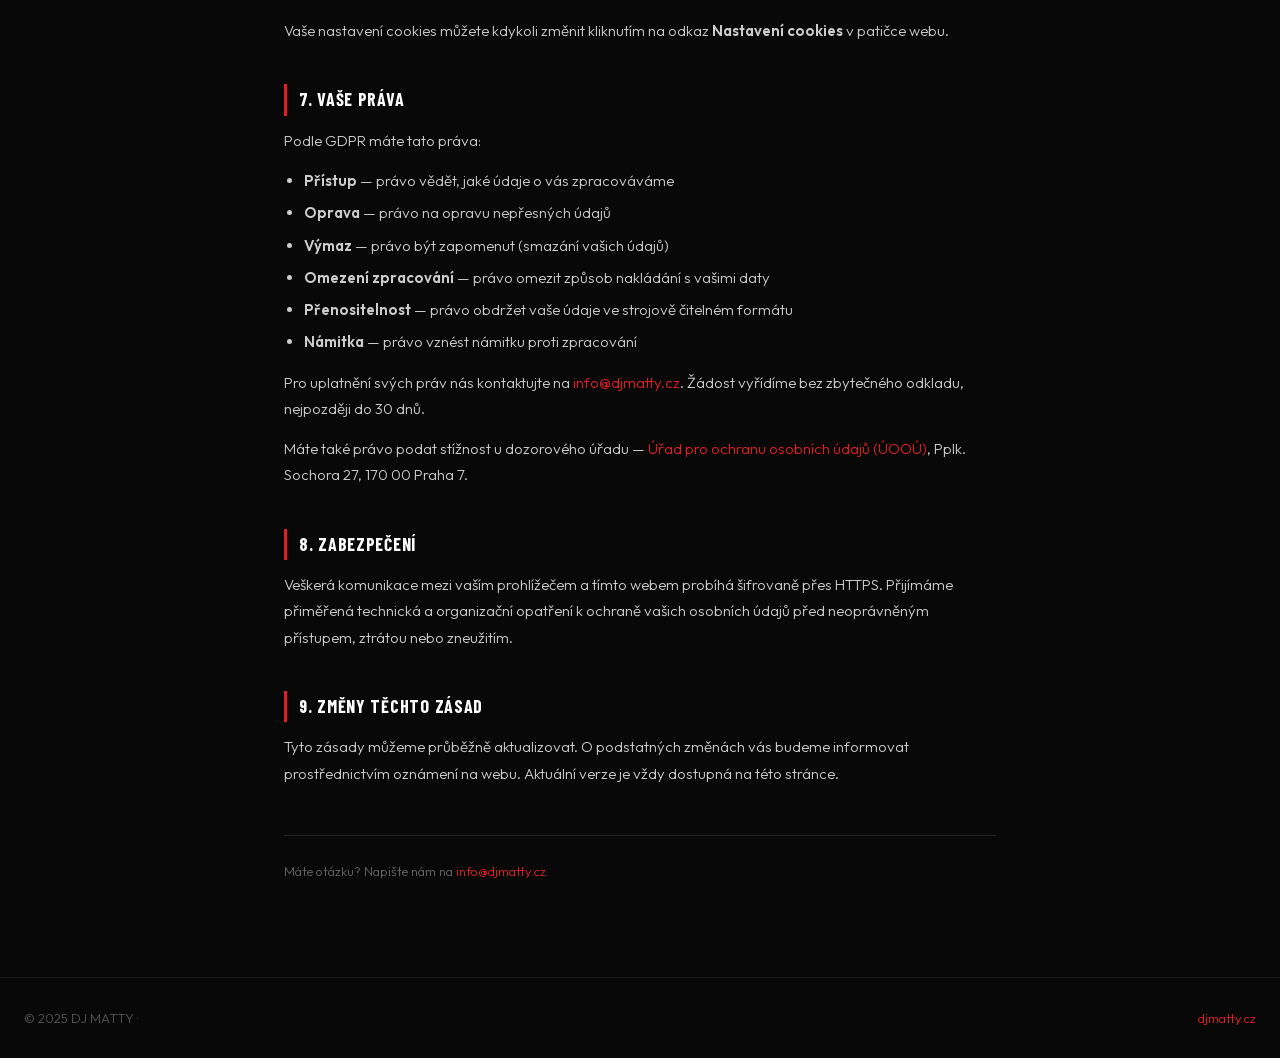
==== commit c0a46a70: "Fix zasady.html: use real logo image, link back to djmatty.cz Co-Authored-By: Claude Sonnet 4.6 <nor" ====
--- a/zasady.html
+++ b/zasady.html
@@ -20,11 +20,14 @@
       display: flex; align-items: center; justify-content: space-between;
     }
     nav.zasady-nav .nav-logo {
-      font-family: 'Anton', sans-serif;
-      font-size: 22px;
-      color: var(--red);
+      display: flex;
+      align-items: center;
       text-decoration: none;
-      letter-spacing: 0.04em;
+    }
+    nav.zasady-nav .nav-logo img {
+      height: 36px;
+      width: auto;
+      display: block;
     }
     nav.zasady-nav .nav-back {
       font-size: 13px;
@@ -40,8 +43,8 @@
 <body>
 
 <nav class="zasady-nav">
-  <a href="/" class="nav-logo">djMATTY</a>
-  <a href="/" class="nav-back">← Zpět na web</a>
+  <a href="https://www.djmatty.cz/" class="nav-logo"><img src="images/djMATTY-logo_cervena-radka-1.png" alt="DJ MATTY" /></a>
+  <a href="https://www.djmatty.cz/" class="nav-back">← Zpět na web</a>
 </nav>
 
 <main class="zasady-page">
@@ -142,7 +145,7 @@
 </main>
 
 <footer style="text-align:center;padding:32px 24px;border-top:1px solid #1a1a1a;font-size:13px;color:#555;">
-  © 2025 DJ MATTY · <a href="/" style="color:var(--red);text-decoration:none;">djmatty.cz</a>
+  © 2025 DJ MATTY · <a href="https://www.djmatty.cz/" style="color:var(--red);text-decoration:none;">djmatty.cz</a>
 </footer>
 
 </body>
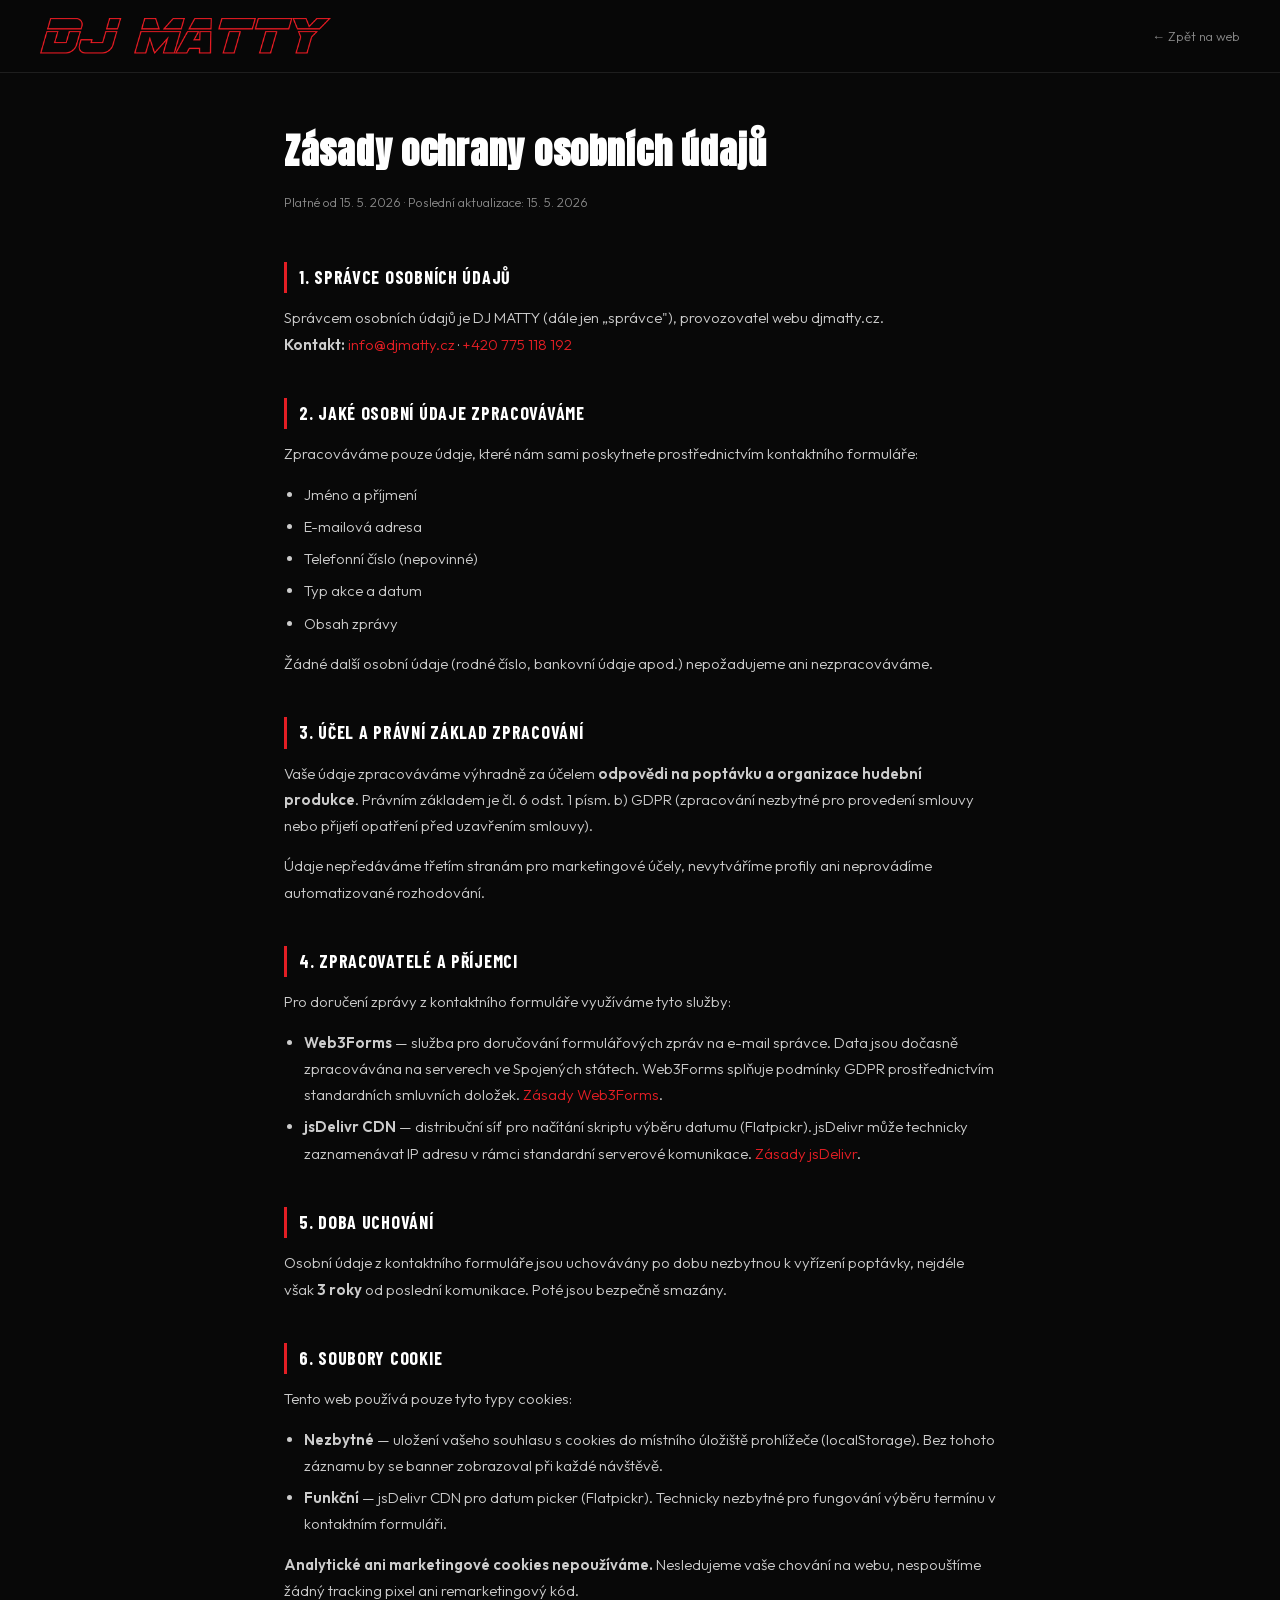
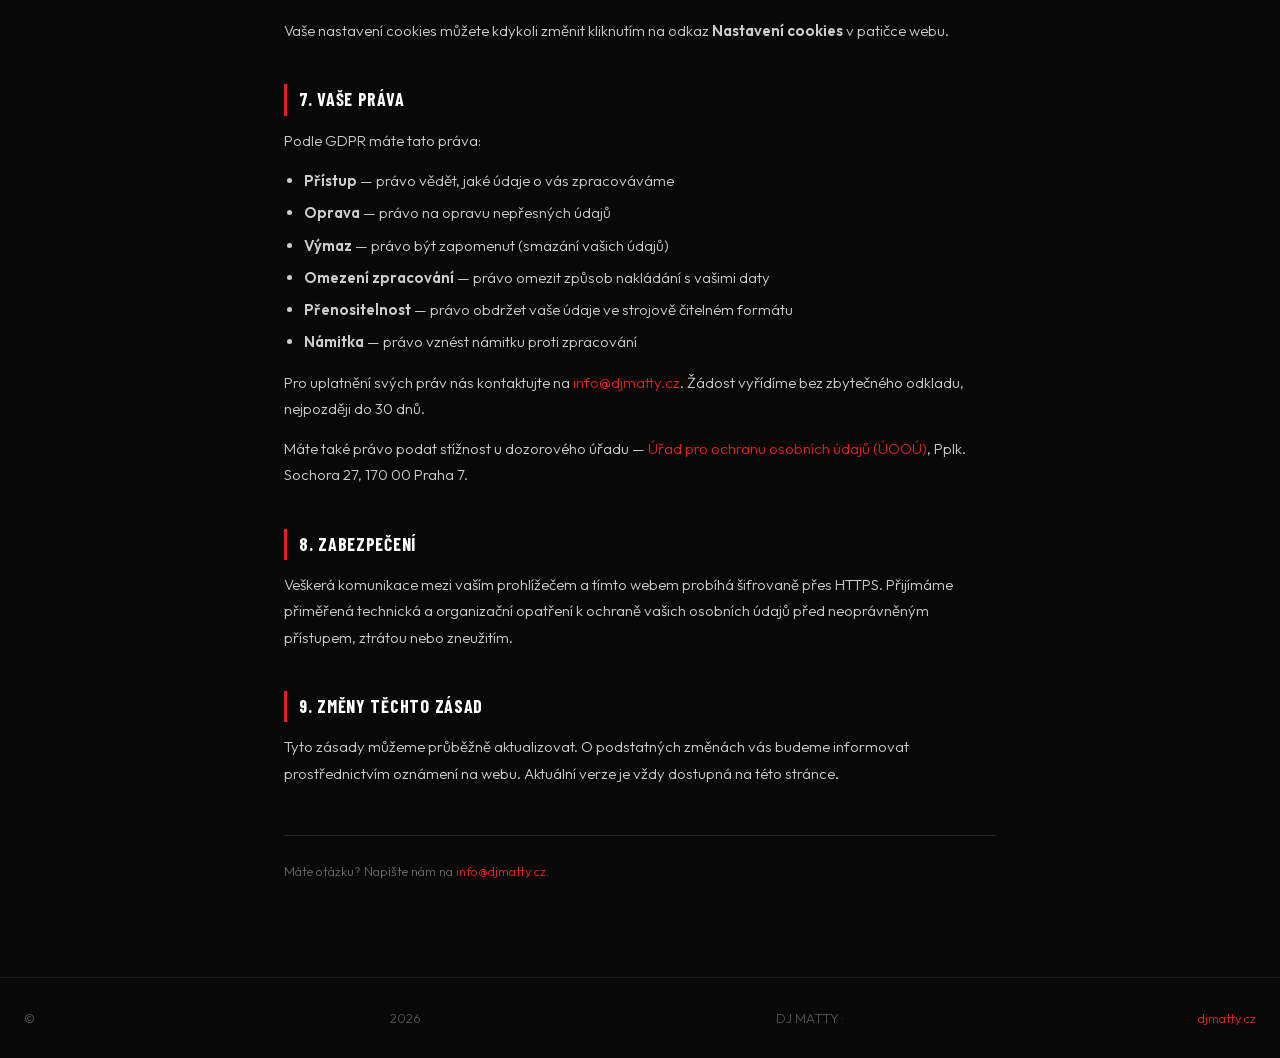
==== commit c9940f67: "Fix stale copyright year and remove dead CSS Footer year was hardcoded to 2025 in both index.html an" ====
--- a/zasady.html
+++ b/zasady.html
@@ -145,8 +145,9 @@
 </main>
 
 <footer style="text-align:center;padding:32px 24px;border-top:1px solid #1a1a1a;font-size:13px;color:#555;">
-  © 2025 DJ MATTY · <a href="https://www.djmatty.cz/" style="color:var(--red);text-decoration:none;">djmatty.cz</a>
+  © <span id="copyrightYear">2025</span> DJ MATTY · <a href="https://www.djmatty.cz/" style="color:var(--red);text-decoration:none;">djmatty.cz</a>
 </footer>
 
+<script>document.getElementById('copyrightYear').textContent = new Date().getFullYear();</script>
 </body>
 </html>
--- a/css/style.css
+++ b/css/style.css
@@ -225,21 +225,26 @@
   min-height: 600px;
   position: relative;
   display: flex;
-  align-items: center;
+  align-items: flex-end;
   justify-content: center;
   text-align: center;
   overflow: hidden;
+  padding-bottom: 140px;
 }
 
 /* Pozadí je oddělený element kvůli parallax efektu: JS mění translateY při scrollu.
    scale(1.05) zajistí, že při posunutí nevzniknou bílé okraje.
-   Pro změnu hero fotky: upravte background-image. */
+   Pro změnu hero fotky: upravte background-image.
+   background-position: 15 % shora — na širokých/nízkých obrazovkách (cover ořízne
+   zejména výšku) tím necháme obličej blíž k hornímu okraji, aby do něj nezasahoval
+   text ukotvený dole. Na úzkých/vysokých mobilech se celá výška fotky vejde beze
+   změny, takže tahle hodnota tam nic neovlivní. */
 .hero-bg {
   position: absolute;
   inset: 0;
   background-image: url('../images/Matty_01-2-2.jpg');
   background-size: cover;
-  background-position: center top;
+  background-position: center 15%;
   transform: scale(1.05);
   transition: transform 0.1s linear;
 }
@@ -265,27 +270,15 @@
 
 /* Hero elementy jsou na začátku neviditelné (opacity: 0) a posunuté dolů (translateY).
    Animace fadeUp je zpožděna (delay 4s, 4.2s, 4.5s...) — nastoupí až po zmizení loaderu (~3.8s). */
-.hero-eyebrow {
-  font-size: 15px;
-  font-weight: 500;
-  letter-spacing: 5px;
-  text-transform: uppercase;
-  color: var(--red);
-  margin-bottom: 20px;
-  opacity: 0;
-  transform: translateY(20px);
-  animation: fadeUp 0.8s ease forwards 4s;
-}
-
 .hero-title {
   font-family: 'Anton', sans-serif;
   font-weight: 400;
   font-style: normal;
-  font-size: clamp(52px, 9vw, 120px);
+  font-size: clamp(48px, 7vw, 88px);
   line-height: 1.05;
   letter-spacing: 3px;
   color: var(--white);
-  margin-top: 60px;
+  margin-top: 24px;
   opacity: 0;
   transform: translateY(30px);
   animation: fadeUp 0.8s ease forwards 4.2s;
@@ -381,10 +374,21 @@
 }
 
 @media (max-width: 480px) {
-  .hero-eyebrow { font-size: 11px; letter-spacing: 2px; }
-  .hero-title { margin-top: 120px; }
+  #hero { padding-bottom: 56px; }
   .hero-sub { font-size: 12px; letter-spacing: 1px; }
   .hero-btn { padding: 14px 28px; font-size: 12px; }
+  .scroll-indicator { display: none; }
+  .hero-sub-sep { display: none; }
+  .hero-sub-br { display: inline; }
+}
+
+/* Nízká výška viewportu (mobil na šířku) — obličej na fotce zabírá většinu výšky,
+   takže obsah zmenšíme a stáhneme co nejníž, aby do něj text nezasahoval. */
+@media (max-height: 500px) {
+  #hero { padding-bottom: 20px; }
+  .hero-title { margin-top: 12px; font-size: clamp(32px, 6vw, 64px); }
+  .hero-sub { margin-top: 10px; }
+  .hero-btn { margin-top: 16px; }
   .scroll-indicator { display: none; }
   .hero-sub-sep { display: none; }
   .hero-sub-br { display: inline; }
@@ -448,10 +452,8 @@
 .about-photo-wrap::before {
   content: '';
   position: absolute;
-  top: -20px; left: -20px;
-  right: 20px; bottom: 20px;
+  inset: -20px;
   border: 1px solid var(--red);
-  opacity: 0.3;
   z-index: 0;
 }
 
@@ -509,7 +511,6 @@
   .about-grid { grid-template-columns: 1fr; gap: 48px; }
   .about-text-side { padding-left: 0; }
   .about-photo { aspect-ratio: 4/3; }
-  .about-photo-wrap::before { display: none; }
   .stats { gap: 24px; }
   .stat-number { font-size: 48px; }
   .section-title { font-size: 56px; }
@@ -534,7 +535,7 @@
 
 .services-grid {
   display: grid;
-  grid-template-columns: repeat(2, 1fr);
+  grid-template-columns: repeat(3, 1fr);
   gap: 24px;
   margin-top: 60px;
 }
@@ -550,12 +551,6 @@
 .service-card:hover {
   transform: translateY(-6px);
   box-shadow: 0 20px 60px rgba(227,30,36,0.12);
-}
-
-.service-icon {
-  font-size: 36px;
-  margin-bottom: 20px;
-  display: block;
 }
 
 .service-name {
@@ -573,7 +568,7 @@
   color: rgba(255,255,255,0.72);
 }
 
-@media (max-width: 768px) {
+@media (max-width: 900px) {
   .services-grid { grid-template-columns: 1fr; }
   .service-card { padding: 32px 24px; }
   .service-desc { font-size: 16px; }
@@ -639,8 +634,8 @@
 .review-card {
   width: 400px;
   flex-shrink: 0;
-  background: var(--bg3);
-  border: 1px solid var(--border);
+  background: var(--bg);
+  border: 1px solid var(--red);
   padding: 36px;
   display: flex;
   flex-direction: column;
@@ -812,29 +807,24 @@
 .venues-grid {
   display: grid;
   grid-template-columns: repeat(3, 1fr);
-  gap: 2px;
+  gap: 24px;
   margin-top: 60px;
 }
 
 .venue-item {
   background: var(--bg3);
+  border: 1px solid var(--border);
+  border-top: 3px solid var(--red);
   padding: 36px 32px;
-  border: 1px solid var(--border);
-  transition: background 0.3s;
+  transition: transform 0.3s ease, box-shadow 0.3s ease;
   display: flex;
   align-items: flex-start;
   gap: 20px;
 }
 
-.venue-item:hover { background: #222; }
-
-.venue-dot {
-  width: 8px;
-  height: 8px;
-  background: var(--red);
-  border-radius: 50%;
-  flex-shrink: 0;
-  margin-top: 6px;
+.venue-item:hover {
+  transform: translateY(-6px);
+  box-shadow: 0 20px 60px rgba(227,30,36,0.12);
 }
 
 .venue-logo-wrap {
@@ -1318,5 +1308,3 @@
 .zasady-page ul li { margin-bottom: 6px; }
 .zasady-page a { color: var(--red); text-decoration: none; }
 .zasady-page a:hover { text-decoration: underline; }
-.zasady-back { display: inline-flex; align-items: center; gap: 8px; color: #aaa; text-decoration: none; font-size: 14px; margin-bottom: 48px; transition: color 0.2s; }
-.zasady-back:hover { color: var(--red); }
